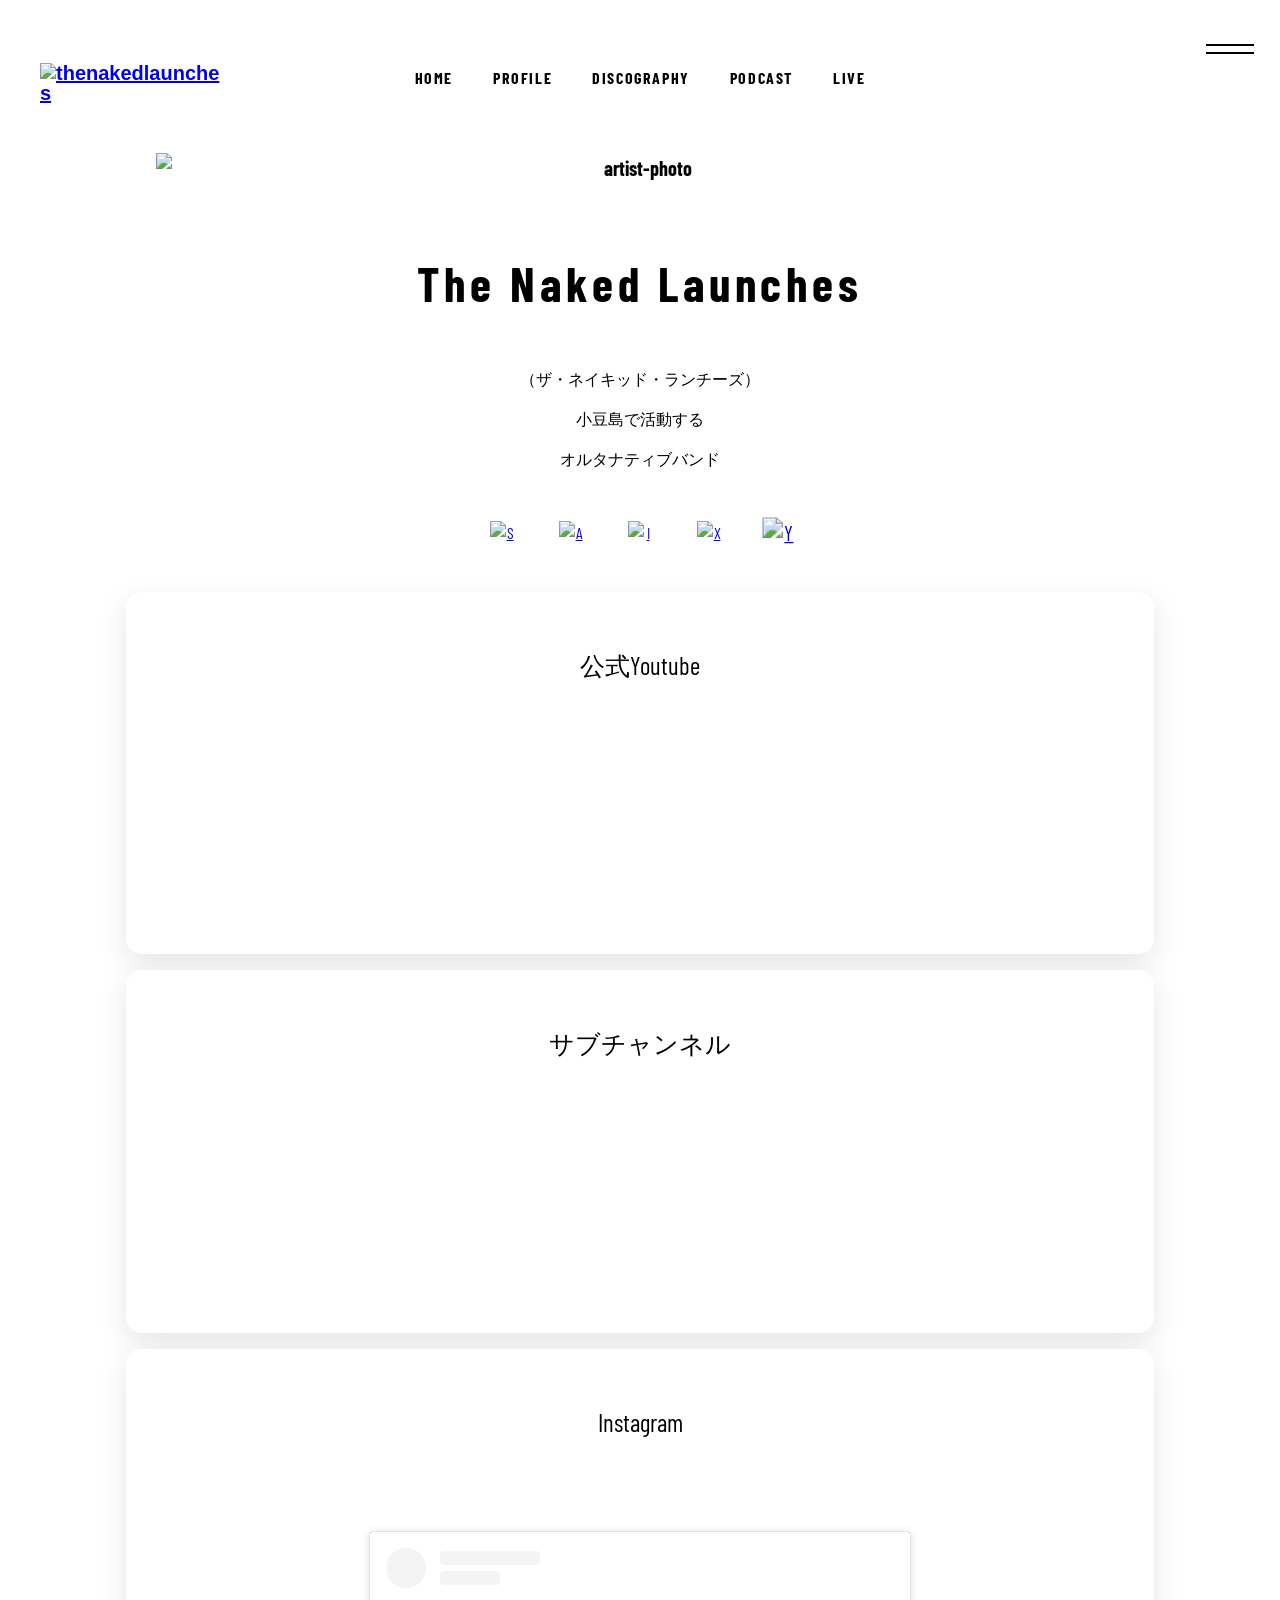
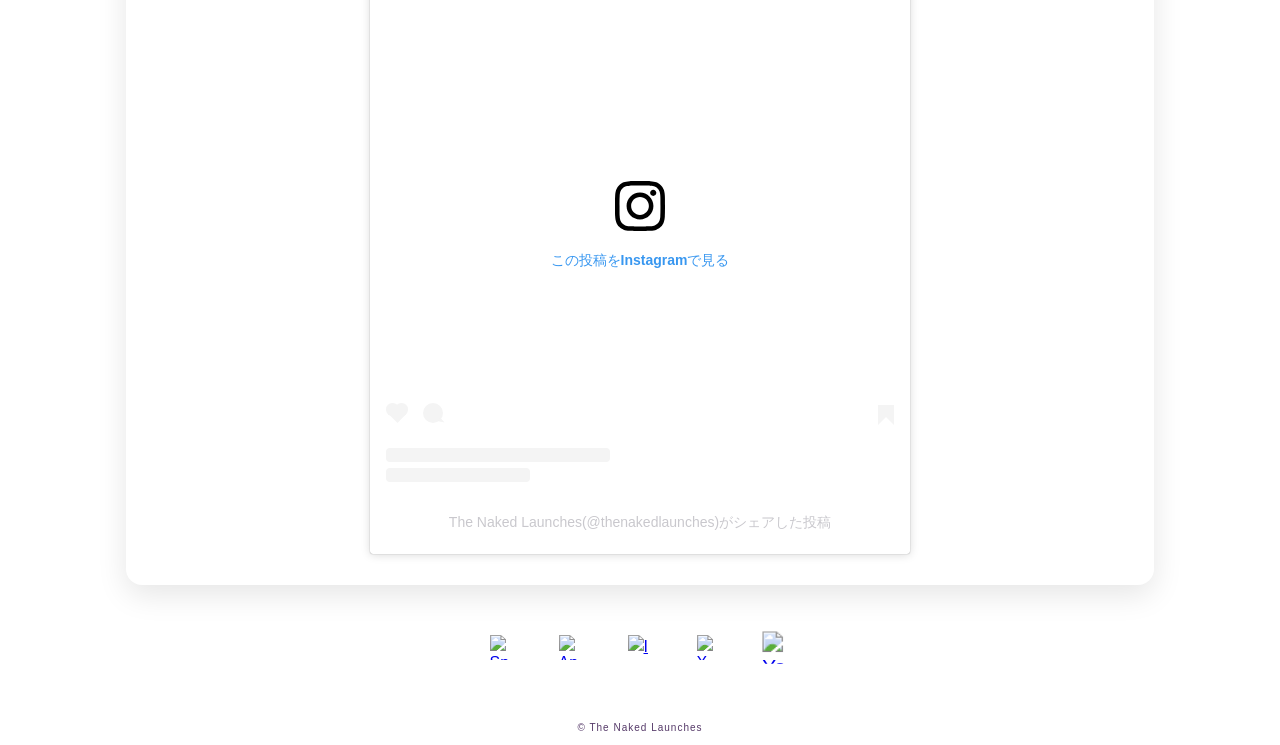
==== index.html @ 2e7cad64 "Add files via upload" ====
<!DOCTYPE html>
<html lang="ja">
<head>
    <meta charset="UTF-8">
    <meta name="viewport" content="width=device-width, initial-scale=1.0">
    <title>The Naked Launches</title>
    <!--resetcss-->
    <link rel="stylesheet" href="sanitize.css">
    <!---->
    <link rel="preconnect" href="https://fonts.googleapis.com">
    <link rel="preconnect" href="https://fonts.gstatic.com" crossorigin>
    <link href="https://fonts.googleapis.com/css2?family=Anton&family=M+PLUS+Rounded+1c:wght@700&family=Philosopher&display=swap" rel="stylesheet">
    <link href="https://fonts.googleapis.com/css?family=Barlow+Condensed:400,700" rel="stylesheet">
    <link rel="preconnect" href="https://fonts.googleapis.com">
    <link rel="preconnect" href="https://fonts.gstatic.com" crossorigin>
    <link href="https://fonts.googleapis.com/css2?family=Zen+Kaku+Gothic+Antique&display=swap" rel="stylesheet">
    <!--originalcss-->
    <link rel="stylesheet" href="style.css">
</head>
<body>
    <div class="opening">
        <img src="images/TNL_260120_yoko_w.png" alt="The Naked Launches">
    </div>
    <div>
        <header class="cover cover-home page-header">
            <div class="header-inner wrapper">
                <h1 class="align-center">
                    <a href="index.html"><img class="logo" src="images/TNL_logo.png" alt="thenakedlaunches"></a>
                </h1>
                <nav class="pc-nav barlow-condensed-regular">
                    <ul>
                        <li><a href="index.html">HOME</a></li>
                        <li><a href="profile.html">PROFILE</a></li>
                        <li><a href="discography.html">DISCOGRAPHY</a></li>
                        <li><a href="podcast.html">PODCAST</a></li>
                        <li><a href="live.html">LIVE</a></li>
                    </ul>
                </nav>
                
                <input type="checkbox" id="drawer">
                <label for="drawer" class="open"><span></span></label>
                <label for="drawer" class="close"></label>
                <nav class="menu barlow-condensed-regular">
                    
                    <ul class="main-nav barlow-condensed-regular">
                        <li><a href="index.html">HOME</a></li>
                        <li><a href="profile.html">PROFILE</a></li>
                        <li><a href="discography.html">DISCOGRAPHY</a></li>
                        <li><a href="podcast.html">PODCAST</a></li>
                        <li><a href="live.html">LIVE</a></li>
                    </ul>
                </nav>
                
            </div>
        </header>
    </div> 
         <section class="main barlow-condensed-regular">
            <h2 class="align-center">
                <img class="artist-photo-sp" src="images/aritistphoto_m.png" alt="artist-photo">
                <img class="artist-photo-pc" src="images/aritistphoto_w.png" alt="artist-photo">  
            </h2>
                <p class="band-name barlow-condensed-bold">The Naked Launches</p>
                <p>（ザ・ネイキッド・ランチーズ）</p>
                <p>小豆島で活動する</p>
                <p>オルタナティブバンド</p>
            <footer>
                <div class="footer-links">
                    <a href="https://open.spotify.com/artist/5FQK4Js1UdXpBYyCGm7A8K" target="_blank" rel="noopener noreferrer">
                        <img src="images/logo/spotify.svg" alt="Spotify">
                    </a>
                    <a href="https://music.apple.com/jp/artist/1685528182" target="_blank" rel="noopener noreferrer">
                        <img src="images/logo/apple.svg" alt="Apple Music">
                    </a>
                    <a href="https://www.instagram.com/thenakedlaunches/" target="_blank" rel="noopener noreferrer">
                        <img src="images/logo/Instagram_Glyph_Black.svg" alt="Instagram">
                    </a>
                    <a href="https://twitter.com/T_Naked_Launch" target="_blank" rel="noopener noreferrer">
                        <img src="images/logo/x.svg" alt="X">
                    </a>
                    <a href="https://www.youtube.com/channel/UC_XDQ_DroVsRcXv6Jb7A93Q" target="_blank" rel="noopener noreferrer" class="youtube-icon">
                        <img src="images/logo/youtube.svg" alt="YouTube">
                    </a>
                </div>
	        </footer>    
        </section> 
    <section class="sns wrapper">
        <div class="sns-item sns-youtube">
            <h3 class="barlow-condensed-regular heading-medium">公式Youtube</h3>
            <iframe width="560" height="315" src="https://www.youtube.com/embed/wcOcX5PieYA?si=t39_Ly1NizV-hnLY" title="YouTube video player" frameborder="0" allow="accelerometer; autoplay; clipboard-write; encrypted-media; gyroscope; picture-in-picture; web-share" referrerpolicy="strict-origin-when-cross-origin" allowfullscreen></iframe>
        </div>    
        <div class="sns-item sns-youtube">
                <h3 class="barlow-condensed-regular heading-medium">サブチャンネル</h3>
                <iframe width="560" height="315" src="https://www.youtube.com/embed/eog-IbyeeV8?si=eULlbOM5VrMMFewv" title="YouTube video player" frameborder="0" allow="accelerometer; autoplay; clipboard-write; encrypted-media; gyroscope; picture-in-picture; web-share" referrerpolicy="strict-origin-when-cross-origin" allowfullscreen></iframe>
        </div>
        <div class="sns-item">
            <h3 class="barlow-condensed-regular heading-medium">Instagram</h3>
            <blockquote class="instagram-media" data-instgrm-permalink="https://www.instagram.com/reel/DTzw75VlHVF/?utm_source=ig_embed&amp;utm_campaign=loading" data-instgrm-version="14" style=" background:#FFF; border:0; border-radius:3px; box-shadow:0 0 1px 0 rgba(0,0,0,0.5),0 1px 10px 0 rgba(0,0,0,0.15); margin: 1px; max-width:540px; min-width:326px; padding:0; width:99.375%; width:-webkit-calc(100% - 2px); width:calc(100% - 2px);"><div style="padding:16px;"> <a href="https://www.instagram.com/reel/DTzw75VlHVF/?utm_source=ig_embed&amp;utm_campaign=loading" style=" background:#FFFFFF; line-height:0; padding:0 0; text-align:center; text-decoration:none; width:100%;" target="_blank"> <div style=" display: flex; flex-direction: row; align-items: center;"> <div style="background-color: #F4F4F4; border-radius: 50%; flex-grow: 0; height: 40px; margin-right: 14px; width: 40px;"></div> <div style="display: flex; flex-direction: column; flex-grow: 1; justify-content: center;"> <div style=" background-color: #F4F4F4; border-radius: 4px; flex-grow: 0; height: 14px; margin-bottom: 6px; width: 100px;"></div> <div style=" background-color: #F4F4F4; border-radius: 4px; flex-grow: 0; height: 14px; width: 60px;"></div></div></div><div style="padding: 19% 0;"></div> <div style="display:block; height:50px; margin:0 auto 12px; width:50px;"><svg width="50px" height="50px" viewBox="0 0 60 60" version="1.1" xmlns="https://www.w3.org/2000/svg" xmlns:xlink="https://www.w3.org/1999/xlink"><g stroke="none" stroke-width="1" fill="none" fill-rule="evenodd"><g transform="translate(-511.000000, -20.000000)" fill="#000000"><g><path d="M556.869,30.41 C554.814,30.41 553.148,32.076 553.148,34.131 C553.148,36.186 554.814,37.852 556.869,37.852 C558.924,37.852 560.59,36.186 560.59,34.131 C560.59,32.076 558.924,30.41 556.869,30.41 M541,60.657 C535.114,60.657 530.342,55.887 530.342,50 C530.342,44.114 535.114,39.342 541,39.342 C546.887,39.342 551.658,44.114 551.658,50 C551.658,55.887 546.887,60.657 541,60.657 M541,33.886 C532.1,33.886 524.886,41.1 524.886,50 C524.886,58.899 532.1,66.113 541,66.113 C549.9,66.113 557.115,58.899 557.115,50 C557.115,41.1 549.9,33.886 541,33.886 M565.378,62.101 C565.244,65.022 564.756,66.606 564.346,67.663 C563.803,69.06 563.154,70.057 562.106,71.106 C561.058,72.155 560.06,72.803 558.662,73.347 C557.607,73.757 556.021,74.244 553.102,74.378 C549.944,74.521 548.997,74.552 541,74.552 C533.003,74.552 532.056,74.521 528.898,74.378 C525.979,74.244 524.393,73.757 523.338,73.347 C521.94,72.803 520.942,72.155 519.894,71.106 C518.846,70.057 518.197,69.06 517.654,67.663 C517.244,66.606 516.755,65.022 516.623,62.101 C516.479,58.943 516.448,57.996 516.448,50 C516.448,42.003 516.479,41.056 516.623,37.899 C516.755,34.978 517.244,33.391 517.654,32.338 C518.197,30.938 518.846,29.942 519.894,28.894 C520.942,27.846 521.94,27.196 523.338,26.654 C524.393,26.244 525.979,25.756 528.898,25.623 C532.057,25.479 533.004,25.448 541,25.448 C548.997,25.448 549.943,25.479 553.102,25.623 C556.021,25.756 557.607,26.244 558.662,26.654 C560.06,27.196 561.058,27.846 562.106,28.894 C563.154,29.942 563.803,30.938 564.346,32.338 C564.756,33.391 565.244,34.978 565.378,37.899 C565.522,41.056 565.552,42.003 565.552,50 C565.552,57.996 565.522,58.943 565.378,62.101 M570.82,37.631 C570.674,34.438 570.167,32.258 569.425,30.349 C568.659,28.377 567.633,26.702 565.965,25.035 C564.297,23.368 562.623,22.342 560.652,21.575 C558.743,20.834 556.562,20.326 553.369,20.18 C550.169,20.033 549.148,20 541,20 C532.853,20 531.831,20.033 528.631,20.18 C525.438,20.326 523.257,20.834 521.349,21.575 C519.376,22.342 517.703,23.368 516.035,25.035 C514.368,26.702 513.342,28.377 512.574,30.349 C511.834,32.258 511.326,34.438 511.181,37.631 C511.035,40.831 511,41.851 511,50 C511,58.147 511.035,59.17 511.181,62.369 C511.326,65.562 511.834,67.743 512.574,69.651 C513.342,71.625 514.368,73.296 516.035,74.965 C517.703,76.634 519.376,77.658 521.349,78.425 C523.257,79.167 525.438,79.673 528.631,79.82 C531.831,79.965 532.853,80.001 541,80.001 C549.148,80.001 550.169,79.965 553.369,79.82 C556.562,79.673 558.743,79.167 560.652,78.425 C562.623,77.658 564.297,76.634 565.965,74.965 C567.633,73.296 568.659,71.625 569.425,69.651 C570.167,67.743 570.674,65.562 570.82,62.369 C570.966,59.17 571,58.147 571,50 C571,41.851 570.966,40.831 570.82,37.631"></path></g></g></g></svg></div><div style="padding-top: 8px;"> <div style=" color:#3897f0; font-family:Arial,sans-serif; font-size:14px; font-style:normal; font-weight:550; line-height:18px;">この投稿をInstagramで見る</div></div><div style="padding: 12.5% 0;"></div> <div style="display: flex; flex-direction: row; margin-bottom: 14px; align-items: center;"><div> <div style="background-color: #F4F4F4; border-radius: 50%; height: 12.5px; width: 12.5px; transform: translateX(0px) translateY(7px);"></div> <div style="background-color: #F4F4F4; height: 12.5px; transform: rotate(-45deg) translateX(3px) translateY(1px); width: 12.5px; flex-grow: 0; margin-right: 14px; margin-left: 2px;"></div> <div style="background-color: #F4F4F4; border-radius: 50%; height: 12.5px; width: 12.5px; transform: translateX(9px) translateY(-18px);"></div></div><div style="margin-left: 8px;"> <div style=" background-color: #F4F4F4; border-radius: 50%; flex-grow: 0; height: 20px; width: 20px;"></div> <div style=" width: 0; height: 0; border-top: 2px solid transparent; border-left: 6px solid #f4f4f4; border-bottom: 2px solid transparent; transform: translateX(16px) translateY(-4px) rotate(30deg)"></div></div><div style="margin-left: auto;"> <div style=" width: 0px; border-top: 8px solid #F4F4F4; border-right: 8px solid transparent; transform: translateY(16px);"></div> <div style=" background-color: #F4F4F4; flex-grow: 0; height: 12px; width: 16px; transform: translateY(-4px);"></div> <div style=" width: 0; height: 0; border-top: 8px solid #F4F4F4; border-left: 8px solid transparent; transform: translateY(-4px) translateX(8px);"></div></div></div> <div style="display: flex; flex-direction: column; flex-grow: 1; justify-content: center; margin-bottom: 24px;"> <div style=" background-color: #F4F4F4; border-radius: 4px; flex-grow: 0; height: 14px; margin-bottom: 6px; width: 224px;"></div> <div style=" background-color: #F4F4F4; border-radius: 4px; flex-grow: 0; height: 14px; width: 144px;"></div></div></a><p style=" color:#c9c8cd; font-family:Arial,sans-serif; font-size:14px; line-height:17px; margin-bottom:0; margin-top:8px; overflow:hidden; padding:8px 0 7px; text-align:center; text-overflow:ellipsis; white-space:nowrap;"><a href="https://www.instagram.com/reel/DTzw75VlHVF/?utm_source=ig_embed&amp;utm_campaign=loading" style=" color:#c9c8cd; font-family:Arial,sans-serif; font-size:14px; font-style:normal; font-weight:normal; line-height:17px; text-decoration:none;" target="_blank">The Naked Launches(@thenakedlaunches)がシェアした投稿</a></p></div></blockquote>
            <script async src="https://www.instagram.com/embed.js"></script>
        </div>
    </section>
    <div class="contents">	
	    <footer>
            <div class="footer-links">
                <a href="https://open.spotify.com/artist/5FQK4Js1UdXpBYyCGm7A8K" target="_blank" rel="noopener noreferrer">
                    <img src="images/logo/spotify.svg" alt="Spotify">
                </a>
                <a href="https://music.apple.com/jp/artist/1685528182" target="_blank" rel="noopener noreferrer">
                    <img src="images/logo/apple.svg" alt="Apple Music">
                </a>
                <a href="https://www.instagram.com/thenakedlaunches/" target="_blank" rel="noopener noreferrer">
                    <img src="images/logo/Instagram_Glyph_Black.svg" alt="Instagram">
                </a>
                <a href="https://twitter.com/T_Naked_Launch" target="_blank" rel="noopener noreferrer">
                    <img src="images/logo/x.svg" alt="X">
                </a>
                <a href="https://www.youtube.com/channel/UC_XDQ_DroVsRcXv6Jb7A93Q" target="_blank" rel="noopener noreferrer" class="youtube-icon">
                    <img src="images/logo/youtube.svg" alt="YouTube">
                </a>
            </div>
		    <p class="copyright"><small>© The Naked Launches</small></p>
	    </footer>
    </div>
<script>
  const header = document.querySelector('.header-inner.wrapper');

  window.addEventListener('scroll', () => {
    if (window.scrollY > 30) {
      header.classList.add('is-scrolled');
    } else {
      header.classList.remove('is-scrolled');
    }
  });
</script>
</body>
</html>
---- sanitize.css ----
/* Document
 * ========================================================================== */

/**
 * Add border box sizing in all browsers (opinionated).
 */

*,
::before,
::after {
  box-sizing: border-box;
}

/**
 * 1. Add text decoration inheritance in all browsers (opinionated).
 * 2. Add vertical alignment inheritance in all browsers (opinionated).
 */

::before,
::after {
  text-decoration: inherit; /* 1 */
  vertical-align: inherit; /* 2 */
}

/**
 * 1. Use the default cursor in all browsers (opinionated).
 * 2. Change the line height in all browsers (opinionated).
 * 3. Use a 4-space tab width in all browsers (opinionated).
 * 4. Remove the grey highlight on links in iOS (opinionated).
 * 5. Prevent adjustments of font size after orientation changes in
 *    IE on Windows Phone and in iOS.
 * 6. Breaks words to prevent overflow in all browsers (opinionated).
 */

html {
  cursor: default; /* 1 */
  line-height: 1.5; /* 2 */
  -moz-tab-size: 4; /* 3 */
  tab-size: 4; /* 3 */
  -webkit-tap-highlight-color: transparent /* 4 */;
  -ms-text-size-adjust: 100%; /* 5 */
  -webkit-text-size-adjust: 100%; /* 5 */
  word-break: break-word; /* 6 */
}

/* Sections
 * ========================================================================== */

/**
 * Remove the margin in all browsers (opinionated).
 */

body {
  margin: 0;
}

/**
 * Correct the font size and margin on `h1` elements within `section` and
 * `article` contexts in Chrome, Edge, Firefox, and Safari.
 */

h1 {
  font-size: 2em;
  margin: 0.67em 0;
}

/* Grouping content
 * ========================================================================== */

/**
 * Remove the margin on nested lists in Chrome, Edge, IE, and Safari.
 */

dl dl,
dl ol,
dl ul,
ol dl,
ul dl {
  margin: 0;
}

/**
 * Remove the margin on nested lists in Edge 18- and IE.
 */

ol ol,
ol ul,
ul ol,
ul ul {
  margin: 0;
}

/**
 * 1. Add the correct sizing in Firefox.
 * 2. Show the overflow in Edge 18- and IE.
 */

hr {
  height: 0; /* 1 */
  overflow: visible; /* 2 */
}

/**
 * Add the correct display in IE.
 */

main {
  display: block;
}

/**
 * Remove the list style on navigation lists in all browsers (opinionated).
 */

nav ol,
nav ul {
  list-style: none;
  padding: 0;
}

/**
 * 1. Correct the inheritance and scaling of font size in all browsers.
 * 2. Correct the odd `em` font sizing in all browsers.
 */

pre {
  font-family: monospace, monospace; /* 1 */
  font-size: 1em; /* 2 */
}

/* Text-level semantics
 * ========================================================================== */

/**
 * Remove the gray background on active links in IE 10.
 */

a {
  background-color: transparent;
}

/**
 * Add the correct text decoration in Edge 18-, IE, and Safari.
 */

abbr[title] {
  text-decoration: underline;
  text-decoration: underline dotted;
}

/**
 * Add the correct font weight in Chrome, Edge, and Safari.
 */

b,
strong {
  font-weight: bolder;
}

/**
 * 1. Correct the inheritance and scaling of font size in all browsers.
 * 2. Correct the odd `em` font sizing in all browsers.
 */

code,
kbd,
samp {
  font-family: monospace, monospace; /* 1 */
  font-size: 1em; /* 2 */
}

/**
 * Add the correct font size in all browsers.
 */

small {
  font-size: 80%;
}

/* Embedded content
 * ========================================================================== */

/*
 * Change the alignment on media elements in all browsers (opinionated).
 */

audio,
canvas,
iframe,
img,
svg,
video {
  vertical-align: middle;
}

/**
 * Add the correct display in IE 9-.
 */

audio,
video {
  display: inline-block;
}

/**
 * Add the correct display in iOS 4-7.
 */

audio:not([controls]) {
  display: none;
  height: 0;
}

/**
 * Remove the border on iframes in all browsers (opinionated).
 */

iframe {
  border-style: none;
}

/**
 * Remove the border on images within links in IE 10-.
 */

img {
  border-style: none;
}

/**
 * Change the fill color to match the text color in all browsers (opinionated).
 */

svg:not([fill]) {
  fill: currentColor;
}

/**
 * Hide the overflow in IE.
 */

svg:not(:root) {
  overflow: hidden;
}

/* Tabular data
 * ========================================================================== */

/**
 * Collapse border spacing in all browsers (opinionated).
 */

table {
  border-collapse: collapse;
}

/* Forms
 * ========================================================================== */

/**
 * Remove the margin on controls in Safari.
 */

button,
input,
select {
  margin: 0;
}

/**
 * 1. Show the overflow in IE.
 * 2. Remove the inheritance of text transform in Edge 18-, Firefox, and IE.
 */

button {
  overflow: visible; /* 1 */
  text-transform: none; /* 2 */
}

/**
 * Correct the inability to style buttons in iOS and Safari.
 */

button,
[type="button"],
[type="reset"],
[type="submit"] {
  -webkit-appearance: button;
}

/**
 * 1. Change the inconsistent appearance in all browsers (opinionated).
 * 2. Correct the padding in Firefox.
 */

fieldset {
  border: 1px solid #a0a0a0; /* 1 */
  padding: 0.35em 0.75em 0.625em; /* 2 */
}

/**
 * Show the overflow in Edge 18- and IE.
 */

input {
  overflow: visible;
}

/**
 * 1. Correct the text wrapping in Edge 18- and IE.
 * 2. Correct the color inheritance from `fieldset` elements in IE.
 */

legend {
  color: inherit; /* 2 */
  display: table; /* 1 */
  max-width: 100%; /* 1 */
  white-space: normal; /* 1 */
}

/**
 * 1. Add the correct display in Edge 18- and IE.
 * 2. Add the correct vertical alignment in Chrome, Edge, and Firefox.
 */

progress {
  display: inline-block; /* 1 */
  vertical-align: baseline; /* 2 */
}

/**
 * Remove the inheritance of text transform in Firefox.
 */

select {
  text-transform: none;
}

/**
 * 1. Remove the margin in Firefox and Safari.
 * 2. Remove the default vertical scrollbar in IE.
 * 3. Change the resize direction in all browsers (opinionated).
 */

textarea {
  margin: 0; /* 1 */
  overflow: auto; /* 2 */
  resize: vertical; /* 3 */
}

/**
 * Remove the padding in IE 10-.
 */

[type="checkbox"],
[type="radio"] {
  padding: 0;
}

/**
 * 1. Correct the odd appearance in Chrome, Edge, and Safari.
 * 2. Correct the outline style in Safari.
 */

[type="search"] {
  -webkit-appearance: textfield; /* 1 */
  outline-offset: -2px; /* 2 */
}

/**
 * Correct the cursor style of increment and decrement buttons in Safari.
 */

::-webkit-inner-spin-button,
::-webkit-outer-spin-button {
  height: auto;
}

/**
 * Correct the text style of placeholders in Chrome, Edge, and Safari.
 */

::-webkit-input-placeholder {
  color: inherit;
  opacity: 0.54;
}

/**
 * Remove the inner padding in Chrome, Edge, and Safari on macOS.
 */

::-webkit-search-decoration {
  -webkit-appearance: none;
}

/**
 * 1. Correct the inability to style upload buttons in iOS and Safari.
 * 2. Change font properties to `inherit` in Safari.
 */

::-webkit-file-upload-button {
  -webkit-appearance: button; /* 1 */
  font: inherit; /* 2 */
}

/**
 * Remove the inner border and padding of focus outlines in Firefox.
 */

::-moz-focus-inner {
  border-style: none;
  padding: 0;
}

/**
 * Restore the focus outline styles unset by the previous rule in Firefox.
 */

:-moz-focusring {
  outline: 1px dotted ButtonText;
}

/**
 * Remove the additional :invalid styles in Firefox.
 */

:-moz-ui-invalid {
  box-shadow: none;
}

/* Interactive
 * ========================================================================== */

/*
 * Add the correct display in Edge 18- and IE.
 */

details {
  display: block;
}

/*
 * Add the correct styles in Edge 18-, IE, and Safari.
 */

dialog {
  background-color: white;
  border: solid;
  color: black;
  display: block;
  height: -moz-fit-content;
  height: -webkit-fit-content;
  height: fit-content;
  left: 0;
  margin: auto;
  padding: 1em;
  position: absolute;
  right: 0;
  width: -moz-fit-content;
  width: -webkit-fit-content;
  width: fit-content;
}

dialog:not([open]) {
  display: none;
}

/*
 * Add the correct display in all browsers.
 */

summary {
  display: list-item;
}

/* Scripting
 * ========================================================================== */

/**
 * Add the correct display in IE 9-.
 */

canvas {
  display: inline-block;
}

/**
 * Add the correct display in IE.
 */

template {
  display: none;
}

/* User interaction
 * ========================================================================== */

/*
 * 1. Remove the tapping delay in IE 10.
 * 2. Remove the tapping delay on clickable elements
      in all browsers (opinionated).
 */

a,
area,
button,
input,
label,
select,
summary,
textarea,
[tabindex] {
  -ms-touch-action: manipulation; /* 1 */
  touch-action: manipulation; /* 2 */
}

/**
 * Add the correct display in IE 10-.
 */

[hidden] {
  display: none;
}

/* Accessibility
 * ========================================================================== */

/**
 * Change the cursor on busy elements in all browsers (opinionated).
 */

[aria-busy="true"] {
  cursor: progress;
}

/*
 * Change the cursor on control elements in all browsers (opinionated).
 */

[aria-controls] {
  cursor: pointer;
}

/*
 * Change the cursor on disabled, not-editable, or otherwise
 * inoperable elements in all browsers (opinionated).
 */

[aria-disabled="true"],
[disabled] {
  cursor: not-allowed;
}

/*
 * Change the display on visually hidden accessible elements
 * in all browsers (opinionated).
 */

[aria-hidden="false"][hidden] {
  display: initial;
}

[aria-hidden="false"][hidden]:not(:focus) {
  clip: rect(0, 0, 0, 0);
  position: absolute;
}
---- style.css ----
@charset "utf-8";

html {
	scroll-behavior: smooth;
	font-size: 100%;
}
body {
	overflow-x: hidden;
	margin: 0;
	font-family: "Noto Sans JP", sans-serif;
	background: url(../../img/bg.png);
}
.contents {
	transition: transform .6s cubic-bezier(0.215, 0.61, 0.355, 1);
}
.wrapper {
    max-width: 1100px;
    margin: 0 auto;
    padding: 0 20px;
}
.align-center {
    font-size: 20px;
}
.barlow-condensed-regular {
  font-family: "Barlow Condensed", sans-serif;
  font-weight: 400;
  font-style: normal;
}

.barlow-condensed-bold {
  font-family: "Barlow Condensed", sans-serif;
  font-weight: 700;
  font-style: normal;
}

.anton-regular {
  font-family: "Anton", sans-serif;
  font-weight: 400;
  font-style: normal;
}
.font-kaku {
  font-family: "Zen Kaku Gothic Antique", sans-serif;
  font-weight: 400;
  font-style: normal;
}
/* オープニング画面 */
.opening{
    position: fixed;
    inset: 0;
    background: black;
    display: flex;
    align-items: center;
    justify-content: center;
    z-index: 9999;

    animation: opening-bg 3s forwards;
}

.opening img{
    width: 320px;
    animation: logo-drop 3s ease forwards;
}

/* ロゴが上から落ちてくる */
@keyframes logo-drop{

    0%{
        transform: translateY(-200px);
        opacity: 0;
    }

    40%{
        transform: translateY(0);
        opacity: 1;
    }

    70%{
        transform: translateY(0);
        opacity: 1;
    }

    100%{
        transform: translateY(0);
        opacity: 0;
    }

}

/* 画面をフェードアウト */
@keyframes opening-bg{

    0%{
        opacity: 1;
    }

    85%{
        opacity: 1;
    }

    100%{
        opacity: 0;
        visibility: hidden;
    }

}
.cover {
    background-image: linear-gradient(rgba(0,0,0,.4),rgba(0,0,0,.4)), url(images/cover-mobile_pixelart\ \(1\).png);
    background-size: cover;
    background-position: center;
    height: 100vh;

    display: flex;
    align-items: center;
    justify-content: center;
}
.header-inner{
  display: flex;
  align-items: center;
  justify-content: space-between;
}
.header-inner h1{
    margin: 0;
}
.logo {
    width: 120px;
}


#drawer {
  display: none;
}

label {
  cursor: pointer;
}

/* 開閉ボタン本体 */
.open {
  position: fixed;
  top: 16px;
  right: 16px;
  z-index: 3000;
  width: 48px;
  height: 48px;
  border-radius: 50%;
  background: none;
  transition: background .3s ease;
}

.open:hover::before,
.open:hover::after,
.open:hover span{
  background: #00AEEF;
}
/* 3本線 */
.open span,
.open::before,
.open::after {
  content: "";
  position: absolute;
  left: 30%;
  width: 100%;
  height: 2px;
  background: black;
  top: 50%;
  transform-origin: center;
  transition: background .3s cubic-bezier(0.4, 0, 0.2, 1);
}

.open span {
    display: none;
}

.open::before {
  transform: translateY(calc(-50% - 4px));
}

.open::after {
  transform: translateY(calc(-50% + 4px));
}

/* 開いたとき：同じ位置で×に変化 */
#drawer:checked + .open {
  background: none;
}

#drawer:checked + .open span {
  opacity: 0;
}

#drawer:checked + .open::before {
  transform: rotate(45deg);
}

#drawer:checked + .open::after {
  transform: rotate(-45deg);
}

/* 背景クリック用レイヤー */
.close {
  position: fixed;
  inset: 0;
  z-index: 1000;
  pointer-events: none;
  background: rgba(0, 0, 0, 0);
  transition: background .3s ease;
}

#drawer:checked ~ .close {
  pointer-events: auto;
  background: rgba(0, 0, 0, .35);
}

/* ドロワーメニュー本体 */
.menu {
  position: fixed;
  top: 0;
  right: 0;
  z-index: 2000;
  width: 280px;
  height: 100%;
  margin: 0;
  padding: 72px 10px 10px;
  box-sizing: border-box;
  overflow: auto;
  background: rgba(255, 255, 255, 0.88);
  transform: translateX(100%);
  transition: transform .4s ease;
}

#drawer:checked ~ .menu {
  transform: translateX(0);
}

/* メニュー文字 */
/*.menu h2 {
  color: black;
  font-weight: 400;
  letter-spacing: .1em;
  text-align: center;
}*/

.menu ul {
  margin-top: 100px;;
  padding: 0;
}

.menu li {
  list-style: none;
  line-height: 1.4;
  text-align: center;
}

/*.menu li:not(:first-child) {
  border-top: 1px solid rgba(255,255,255,.25);
}*/

.menu a {
  display: block;
  padding: 1em 2em;
  color: black;
  text-decoration: none;
  transition: color .3s ease, padding-left .3s ease, background .3s ease;
}

.menu a:hover {
  color: #00AEEF;
  padding-left: 2.4em;
}


.menu a:hover::after{
  width:100%;
}
#drawer:checked ~ .menu {
	transform: none;
}
.pc-nav{
    display: none;
}

section {
    padding: 20px 20px;
}

.main {
    text-align: center;
}
.main-nav {
    font-size: 17px;
    font-weight: bold;
    letter-spacing: 0.1em;
}

.artist-photo-sp {
    width: 100%;
}
.artist-photo-pc {
    display: none;
    }

.band-name {
    font-size: 3rem;
    font-weight: bold;
    letter-spacing: 0.1em;
}


/* bottom */
.btn a  {
    color: white;
    background-color: rgb(221, 151, 0);
    text-decoration: none;
    display: inline-block;
    border-radius: 40px;
    padding: 16px 40px;
    transition: .3s;
}
.btn:hover {
    scale: 1.2;
    rotate: -5deg;
    translate: 10px;
}

.heading-medium {
    font-size: 38px;
    text-align: center;
	margin-bottom: 30px;
}

/* SNS */
.sns-item {
    background: white;
    padding: 30px;
    border-radius: 16px;
    box-shadow: 0 10px 30px rgba(0,0,0,.1);
	margin: 1rem;
}
/*.sns-item .heading-medium {
    margin-bottom: .5rem;
}
*/
.heading-medium {
    font-size: 25px;
}
.sns-item .sns-youtube {
    aspect-ratio: 16/9;
}
.sns-youtube iframe {
    height: 100%;
    width: 100%;
}

/*::DISOGRAOHY::*/
.music-container img{
        width: 70%;
        height: auto;
        display: block;
        margin: 0 auto;
}
.music-container a:hover {
        opacity: 0.5;
        transition: 0.3s;
}

.ryosyu-container {
    flex-direction: column;
    text-align: center;
}
.ryosyu-container img {
    max-width: 100%;
    height: auto;
    width: 300px;
}

/*PODCAST*/
.podcast {
    text-align: center;
}
.podcast img {
    width: 70%;
}
.mongon {
    font-size: 20px;
}
.haisin {
    color: #00AEEF;
}

.mv-about {
    text-align: center;
    font-size: 18px;
    font-weight: lighter;
}
.mv-about h2 {
    font-weight: lighter;
    font-size: 32px;
}
.mv-main {
    margin-top: 10%;
}


.about {
    text-align: center;
    margin-top: -100px;
}
.profile-item {
    background-image: url(../images/profile_back.jpeg);
}
.profile-item p {
    background-color: aqua;
}
.profile-item img {
    width: 50%;
    height: 50%;    
}

/* animationプロパティの用意 */
.fluffy {
  animation: girl-animation 1.8s ease-in-out infinite alternate-reverse;
}

@keyframes girl-animation {
  0% {
    transform: translateY(-12px);
  }
  100% {
    transform: translateY(12px);
  }
}
.rotate {
  animation: yuki-animation 1.8s ease-in-out infinite alternate-reverse;
}

@keyframes yuki-animation {
  0% {
    transform: rotateX(180deg);
  }
  100% {
    transform: skewY(20deg);
  }
}

.explain {
    text-align: center;
}

.listen h2 {
    text-align: center;
}
.listen-parents{
    display: flex;
    justify-content: space-between;
    list-style: none;
    gap: 2rem;
    text-align: center;
}

.listen-parents img {
    width: 100%;
    height: 100%;
    object-fit: contain;
}

/* Profile */
.member {
    display: flex;
    flex-direction: column;
    align-items: center;
}

.profile {
    display: flex;
    justify-content: center;
}
.profile img {
    text-align: center;
    max-width: 100%;
}

.member p {
    width: 100%;
    max-width: 500px;
    margin: 0 0 .3rem;
    line-height: 1.5;
    letter-spacing: .03em;
    text-align: left;
}


.career-item {
    text-align: left;
    margin-left: 20%;
}

/* :::::: live   :::::: */
.live_fly {
    max-width: 100%;
}

.title-top {
    text-align: center;
    font-size: 14px;
    margin-top: -8%;
}
.title-head {
    display: flex;
    flex-direction: column;
    gap: 4px;
    font-size: 20px;
}
.date {
    font-size: 14px;
}
.place {
    font-size: 14px;
}

/* :::::: footer :::::: */

.footer {
  padding: 60px 0;
  display: flex;
  justify-content: center;
  text-align: center;
  background: rgba(255,255,255,.6);
}

.footer-links {
  display: flex;
  justify-content: center;
  align-items: center;
  margin-top: 50px;
  margin-bottom: 10px;
  gap: 44px;
}

.footer-links a {
  display: flex;
  align-items: center;
  justify-content: center;
}

.footer-links img {
  width: 25px;
  height: 25px;
  object-fit: contain;
}

.youtube-icon img {
    transform: scale(1.3);
}

.copyright {
	margin-top: 60px;
	color: #553968;
	font-family: "Ubuntu Condensed", sans-serif;
	font-weight: 400;
	letter-spacing: .1em;
    font-size: 10px;
    text-align: center;
}

.copyright small {
	font-size: inherit;
}


/* :::::: footer :::::: */
/*.align-center {
	position: relative;
	padding: 144px 24px 120px;
	text-align: center;






*デスクトップ版*/
@media(min-width: 800px) {
    /*見出し*/
    .page-title {
        font-size: 5rem;
    }
    .heading-large{
        font-size: 4rem;
    }
    .post-title {
        font-size: 2rem;
    }

    /* ヘッダー */
    .logo{
        content: url(images/TNL_logo.png);
        width: 180px;
        margin-top: 0;
        display: block;
    }

   .header-inner.wrapper{
        width: 100%;
        max-width: 100%;
        padding: 40px;
        box-sizing: border-box;
        display: flex;
        justify-content: center;
        align-items: center;
        position: relative;
    }

    .header-inner h1{
        position: fixed;
        top: 63px;
        left: 40px;
        z-index: 3000;
        margin: 0;
        line-height: 1;
    }

    .header-inner h1 a{
        display: block;
        line-height: 1;
    }


    /*.open{
        position: fixed;
        top: 20px;
        right: 40px;
        width: 48px;
        justify-self: end;
    }*/

    .pc-nav{
        display: block;
    }

    .pc-nav ul{
        display: flex;
        justify-content: center;
        align-items: center;
        gap: 40px;
        list-style: none;
        margin-top: -90px;
        padding: 0;
        letter-spacing: 0.1rem;
    }
    .pc-nav li{
        line-height: 1;
    }

    .pc-nav a{
        display: inline-block;
        line-height: 1;
        color: black;
        text-decoration: none;
        font-weight: bold;
        position: relative;
        text-decoration: none;
        transition: color .6s ease;
    }

     /* ハンバーガーを固定 */
    .open{
        position: fixed;
        top: 25px;
        right: 40px;
        width: 48px;
        height: 48px;   
        z-index: 3001;
        display: flex;
        align-items: center;
        justify-content: center;
        margin: 0;
    }
     /* 下線 */
    .pc-nav a:hover{
        color: #00AEEF;
     }
    .pc-nav a::after{
        content:"";
        position:absolute;
        left:0;
        bottom:-6px;
        width:0;
        height:2px;
        background:black;
        transition:width .6s ease;
    }

/* hover */
    .pc-nav a:hover::after{
        width:100%;
    }
    .cover-home {
        background-image: url(../images/cover_l.png);
        height: auto;
        padding-top: 120px;
    }
    

    .artist-photo-sp {
        display: none;
    }

	.artist-photo-pc {
        display: block;
        width: 90%;
        max-width: 1000px;
        margin: -100px auto 0;
        padding: 1rem;
    }
	
    img.my-image {
        content: url("desktop-image.jpg");
    }

    
    .sns-item{
        display: flex;
        flex-direction: column;
        align-items: center;
        gap: 60px;
    }
    /*::: PROFILE :::*/
    .profile img {
        display: block;
        width: 100%;
        max-width: 1000px;
        margin: -100px auto 0;
    }
    .member p {
        width: 100%;
        max-width: 1000px;
}
    /*::: DISCOGRAPHY :::*/
    .music-row {
        display: flex;
        justify-content: center;
        gap: 5px;
    }
    .music-container {
        margin-top: -100px;
        width: 100%;
    }

    .music-container img{
        width: 70%;
        height: auto;
        display: block;
        margin: 0 auto;
    }

    .music-container a:hover {
        opacity: 0.5;
        transition: 0.3s;
    }

    /* Discogarphy */
    .ryosyu-container {
        display: flex;
        align-items: center;
        gap: 20px;
        padding: 20px;
    }

    /*:::: PODCAST :::*/
    .podcast {
    text-align: center;
    margin-top: -100px;
    }
    .podcast img {
    width: 45%;
    }
    .mongon {
        font-size: 30px;
    }
    .profile-list {
        display: flex;
        justify-content: space-between;
    }
    .profile-item img {
        height: 80%;
        width: 80%;
    }
/*::: LIVE :::*/
    .title-area {
        text-align: center;
        margin-top: -8%;
    }
    .title-top {
        letter-spacing: 0.3rem;
    }
    .live_fly {
        width: 40%;
    }
    .title-head {
        display: flex;
        gap: 16px;
        align-items: baseline;
    }
    .date {
        font-size: 30px;
    }
    .title {
        font-size: 50px;
        font-weight: bold;
    }
    .place {
        display: flex;
        justify-content: left;
        font-size: 25px;
    }
    
}
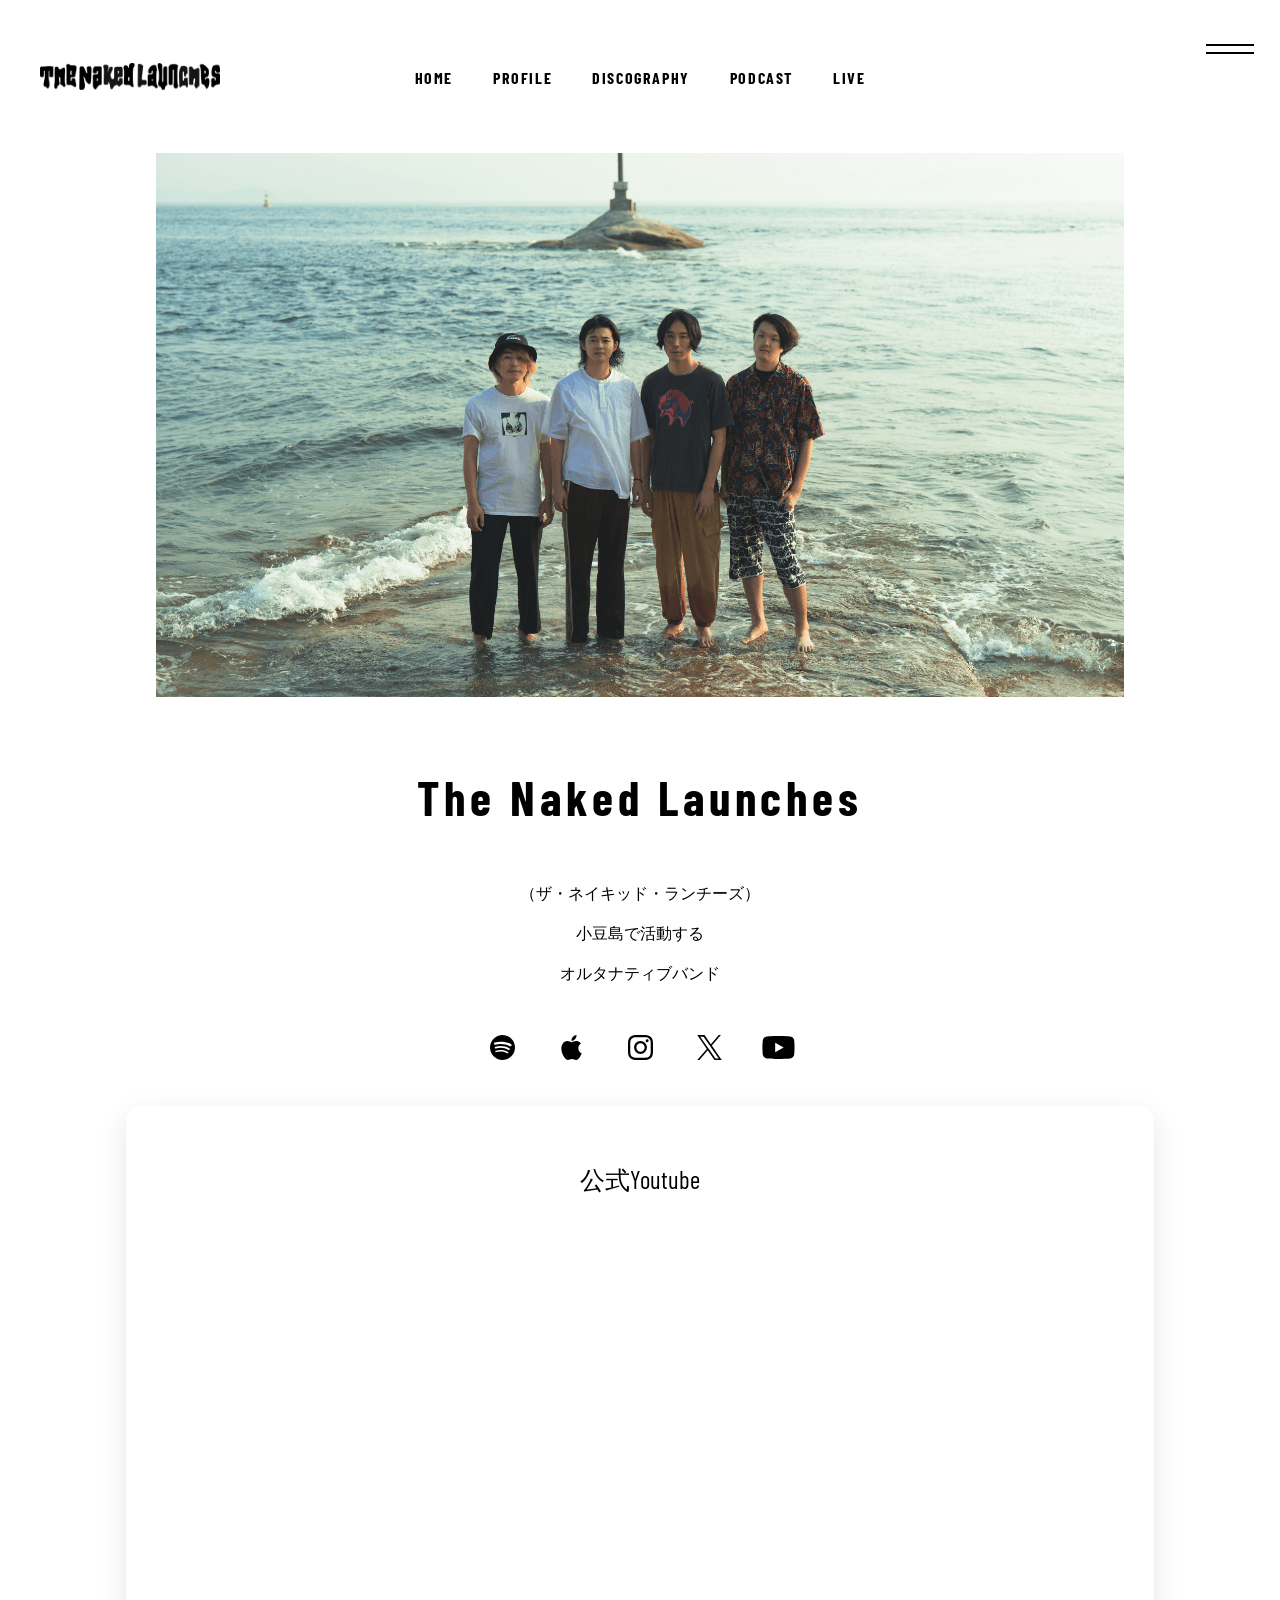
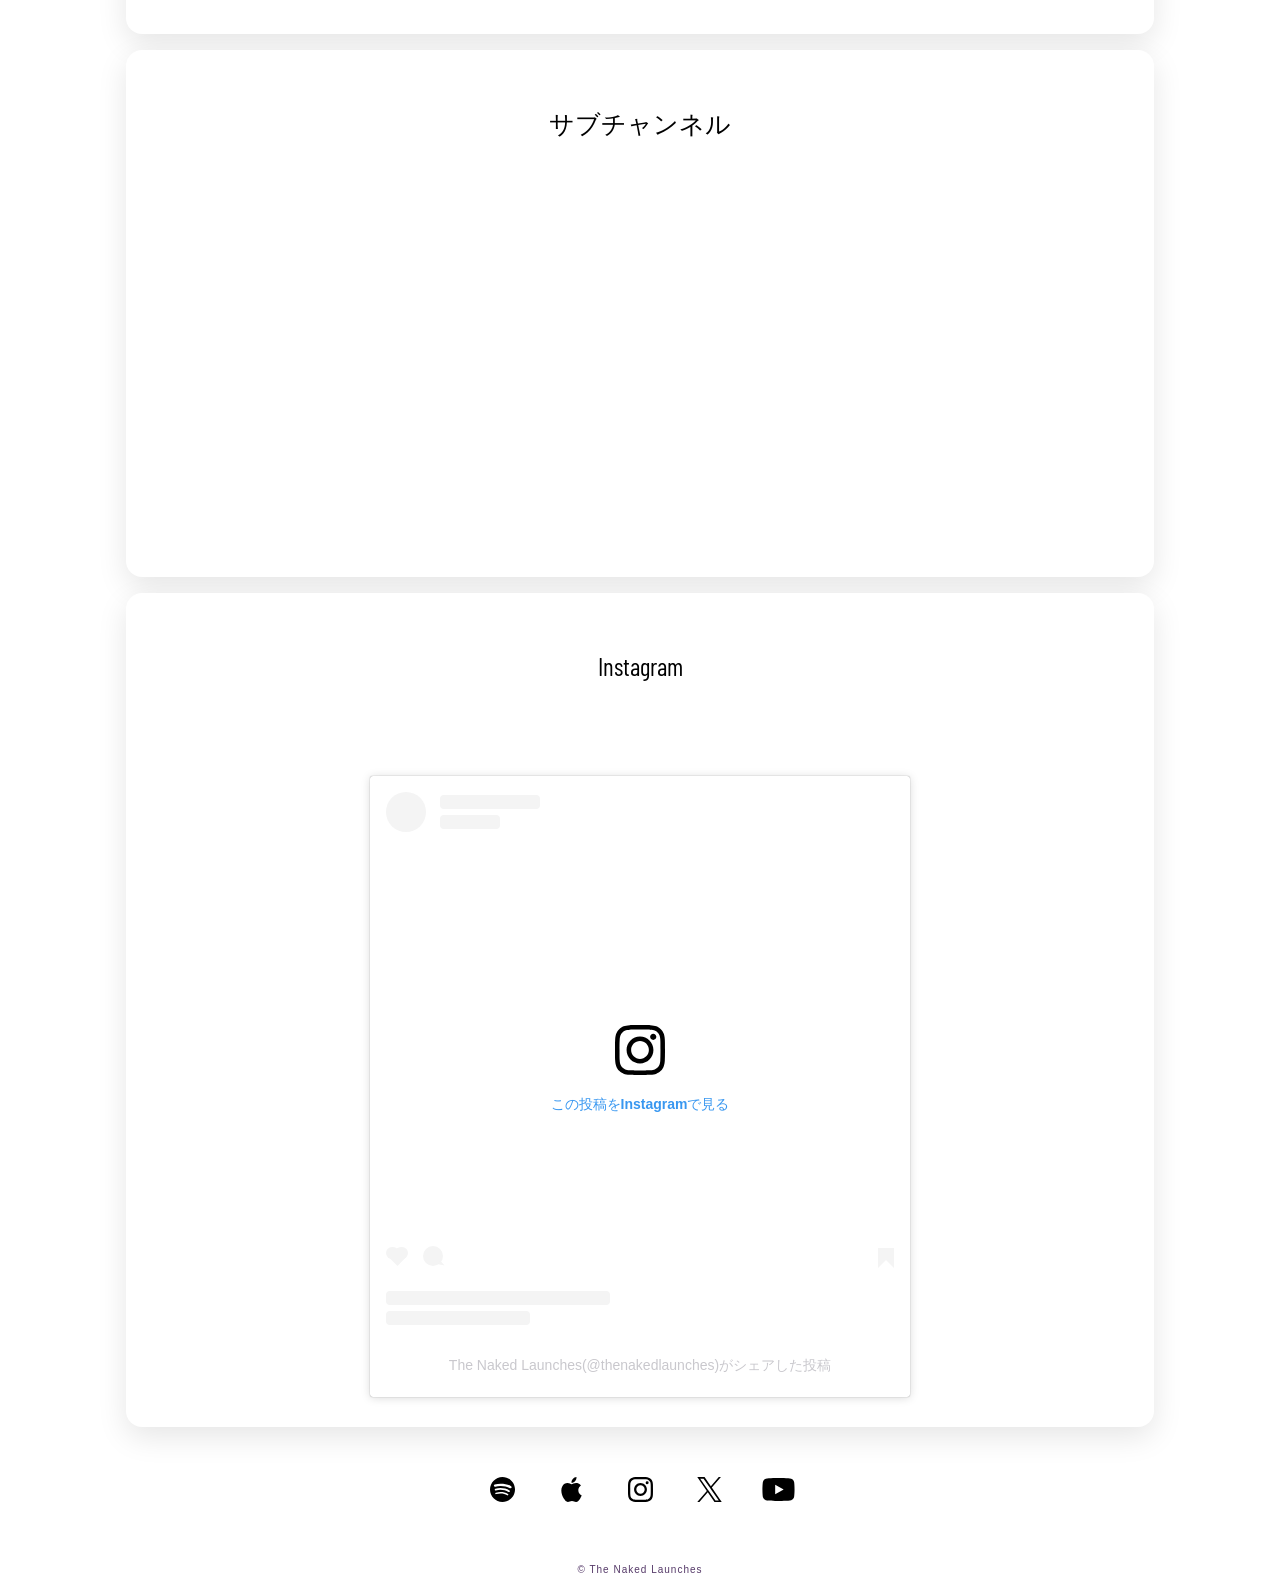
==== commit 047908b1: "Add files via upload" ====
--- a/index.html
+++ b/index.html
@@ -92,7 +92,7 @@
                 <h3 class="barlow-condensed-regular heading-medium">サブチャンネル</h3>
                 <iframe width="560" height="315" src="https://www.youtube.com/embed/eog-IbyeeV8?si=eULlbOM5VrMMFewv" title="YouTube video player" frameborder="0" allow="accelerometer; autoplay; clipboard-write; encrypted-media; gyroscope; picture-in-picture; web-share" referrerpolicy="strict-origin-when-cross-origin" allowfullscreen></iframe>
         </div>
-        <div class="sns-item">
+        <div class="sns-item sns-instagram">
             <h3 class="barlow-condensed-regular heading-medium">Instagram</h3>
             <blockquote class="instagram-media" data-instgrm-permalink="https://www.instagram.com/reel/DTzw75VlHVF/?utm_source=ig_embed&amp;utm_campaign=loading" data-instgrm-version="14" style=" background:#FFF; border:0; border-radius:3px; box-shadow:0 0 1px 0 rgba(0,0,0,0.5),0 1px 10px 0 rgba(0,0,0,0.15); margin: 1px; max-width:540px; min-width:326px; padding:0; width:99.375%; width:-webkit-calc(100% - 2px); width:calc(100% - 2px);"><div style="padding:16px;"> <a href="https://www.instagram.com/reel/DTzw75VlHVF/?utm_source=ig_embed&amp;utm_campaign=loading" style=" background:#FFFFFF; line-height:0; padding:0 0; text-align:center; text-decoration:none; width:100%;" target="_blank"> <div style=" display: flex; flex-direction: row; align-items: center;"> <div style="background-color: #F4F4F4; border-radius: 50%; flex-grow: 0; height: 40px; margin-right: 14px; width: 40px;"></div> <div style="display: flex; flex-direction: column; flex-grow: 1; justify-content: center;"> <div style=" background-color: #F4F4F4; border-radius: 4px; flex-grow: 0; height: 14px; margin-bottom: 6px; width: 100px;"></div> <div style=" background-color: #F4F4F4; border-radius: 4px; flex-grow: 0; height: 14px; width: 60px;"></div></div></div><div style="padding: 19% 0;"></div> <div style="display:block; height:50px; margin:0 auto 12px; width:50px;"><svg width="50px" height="50px" viewBox="0 0 60 60" version="1.1" xmlns="https://www.w3.org/2000/svg" xmlns:xlink="https://www.w3.org/1999/xlink"><g stroke="none" stroke-width="1" fill="none" fill-rule="evenodd"><g transform="translate(-511.000000, -20.000000)" fill="#000000"><g><path d="M556.869,30.41 C554.814,30.41 553.148,32.076 553.148,34.131 C553.148,36.186 554.814,37.852 556.869,37.852 C558.924,37.852 560.59,36.186 560.59,34.131 C560.59,32.076 558.924,30.41 556.869,30.41 M541,60.657 C535.114,60.657 530.342,55.887 530.342,50 C530.342,44.114 535.114,39.342 541,39.342 C546.887,39.342 551.658,44.114 551.658,50 C551.658,55.887 546.887,60.657 541,60.657 M541,33.886 C532.1,33.886 524.886,41.1 524.886,50 C524.886,58.899 532.1,66.113 541,66.113 C549.9,66.113 557.115,58.899 557.115,50 C557.115,41.1 549.9,33.886 541,33.886 M565.378,62.101 C565.244,65.022 564.756,66.606 564.346,67.663 C563.803,69.06 563.154,70.057 562.106,71.106 C561.058,72.155 560.06,72.803 558.662,73.347 C557.607,73.757 556.021,74.244 553.102,74.378 C549.944,74.521 548.997,74.552 541,74.552 C533.003,74.552 532.056,74.521 528.898,74.378 C525.979,74.244 524.393,73.757 523.338,73.347 C521.94,72.803 520.942,72.155 519.894,71.106 C518.846,70.057 518.197,69.06 517.654,67.663 C517.244,66.606 516.755,65.022 516.623,62.101 C516.479,58.943 516.448,57.996 516.448,50 C516.448,42.003 516.479,41.056 516.623,37.899 C516.755,34.978 517.244,33.391 517.654,32.338 C518.197,30.938 518.846,29.942 519.894,28.894 C520.942,27.846 521.94,27.196 523.338,26.654 C524.393,26.244 525.979,25.756 528.898,25.623 C532.057,25.479 533.004,25.448 541,25.448 C548.997,25.448 549.943,25.479 553.102,25.623 C556.021,25.756 557.607,26.244 558.662,26.654 C560.06,27.196 561.058,27.846 562.106,28.894 C563.154,29.942 563.803,30.938 564.346,32.338 C564.756,33.391 565.244,34.978 565.378,37.899 C565.522,41.056 565.552,42.003 565.552,50 C565.552,57.996 565.522,58.943 565.378,62.101 M570.82,37.631 C570.674,34.438 570.167,32.258 569.425,30.349 C568.659,28.377 567.633,26.702 565.965,25.035 C564.297,23.368 562.623,22.342 560.652,21.575 C558.743,20.834 556.562,20.326 553.369,20.18 C550.169,20.033 549.148,20 541,20 C532.853,20 531.831,20.033 528.631,20.18 C525.438,20.326 523.257,20.834 521.349,21.575 C519.376,22.342 517.703,23.368 516.035,25.035 C514.368,26.702 513.342,28.377 512.574,30.349 C511.834,32.258 511.326,34.438 511.181,37.631 C511.035,40.831 511,41.851 511,50 C511,58.147 511.035,59.17 511.181,62.369 C511.326,65.562 511.834,67.743 512.574,69.651 C513.342,71.625 514.368,73.296 516.035,74.965 C517.703,76.634 519.376,77.658 521.349,78.425 C523.257,79.167 525.438,79.673 528.631,79.82 C531.831,79.965 532.853,80.001 541,80.001 C549.148,80.001 550.169,79.965 553.369,79.82 C556.562,79.673 558.743,79.167 560.652,78.425 C562.623,77.658 564.297,76.634 565.965,74.965 C567.633,73.296 568.659,71.625 569.425,69.651 C570.167,67.743 570.674,65.562 570.82,62.369 C570.966,59.17 571,58.147 571,50 C571,41.851 570.966,40.831 570.82,37.631"></path></g></g></g></svg></div><div style="padding-top: 8px;"> <div style=" color:#3897f0; font-family:Arial,sans-serif; font-size:14px; font-style:normal; font-weight:550; line-height:18px;">この投稿をInstagramで見る</div></div><div style="padding: 12.5% 0;"></div> <div style="display: flex; flex-direction: row; margin-bottom: 14px; align-items: center;"><div> <div style="background-color: #F4F4F4; border-radius: 50%; height: 12.5px; width: 12.5px; transform: translateX(0px) translateY(7px);"></div> <div style="background-color: #F4F4F4; height: 12.5px; transform: rotate(-45deg) translateX(3px) translateY(1px); width: 12.5px; flex-grow: 0; margin-right: 14px; margin-left: 2px;"></div> <div style="background-color: #F4F4F4; border-radius: 50%; height: 12.5px; width: 12.5px; transform: translateX(9px) translateY(-18px);"></div></div><div style="margin-left: 8px;"> <div style=" background-color: #F4F4F4; border-radius: 50%; flex-grow: 0; height: 20px; width: 20px;"></div> <div style=" width: 0; height: 0; border-top: 2px solid transparent; border-left: 6px solid #f4f4f4; border-bottom: 2px solid transparent; transform: translateX(16px) translateY(-4px) rotate(30deg)"></div></div><div style="margin-left: auto;"> <div style=" width: 0px; border-top: 8px solid #F4F4F4; border-right: 8px solid transparent; transform: translateY(16px);"></div> <div style=" background-color: #F4F4F4; flex-grow: 0; height: 12px; width: 16px; transform: translateY(-4px);"></div> <div style=" width: 0; height: 0; border-top: 8px solid #F4F4F4; border-left: 8px solid transparent; transform: translateY(-4px) translateX(8px);"></div></div></div> <div style="display: flex; flex-direction: column; flex-grow: 1; justify-content: center; margin-bottom: 24px;"> <div style=" background-color: #F4F4F4; border-radius: 4px; flex-grow: 0; height: 14px; margin-bottom: 6px; width: 224px;"></div> <div style=" background-color: #F4F4F4; border-radius: 4px; flex-grow: 0; height: 14px; width: 144px;"></div></div></a><p style=" color:#c9c8cd; font-family:Arial,sans-serif; font-size:14px; line-height:17px; margin-bottom:0; margin-top:8px; overflow:hidden; padding:8px 0 7px; text-align:center; text-overflow:ellipsis; white-space:nowrap;"><a href="https://www.instagram.com/reel/DTzw75VlHVF/?utm_source=ig_embed&amp;utm_campaign=loading" style=" color:#c9c8cd; font-family:Arial,sans-serif; font-size:14px; font-style:normal; font-weight:normal; line-height:17px; text-decoration:none;" target="_blank">The Naked Launches(@thenakedlaunches)がシェアした投稿</a></p></div></blockquote>
             <script async src="https://www.instagram.com/embed.js"></script>
--- a/style.css
+++ b/style.css
@@ -343,12 +343,28 @@
 .heading-medium {
     font-size: 25px;
 }
-.sns-item .sns-youtube {
-    aspect-ratio: 16/9;
+
+
+.sns-instagram{
+    display: flex;
+    flex-direction: column;
+    align-items: center;
+}
+
+.instagram-media{
+    margin: 0 auto !important;
+    width: 100% !important;
+    max-width: 540px !important;
+    min-width: 0 !important;
 }
 .sns-youtube iframe {
-    height: 100%;
+    position: relative;
     width: 100%;
+    max-width: 900px;
+    margin: 0 auto;
+    aspect-ratio: 16 / 9;
+    border-radius: 20px;
+    overflow: hidden;
 }
 
 /*::DISOGRAOHY::*/
@@ -695,7 +711,7 @@
         width:100%;
     }
     .cover-home {
-        background-image: url(../images/cover_l.png);
+        background-image: none;
         height: auto;
         padding-top: 120px;
     }
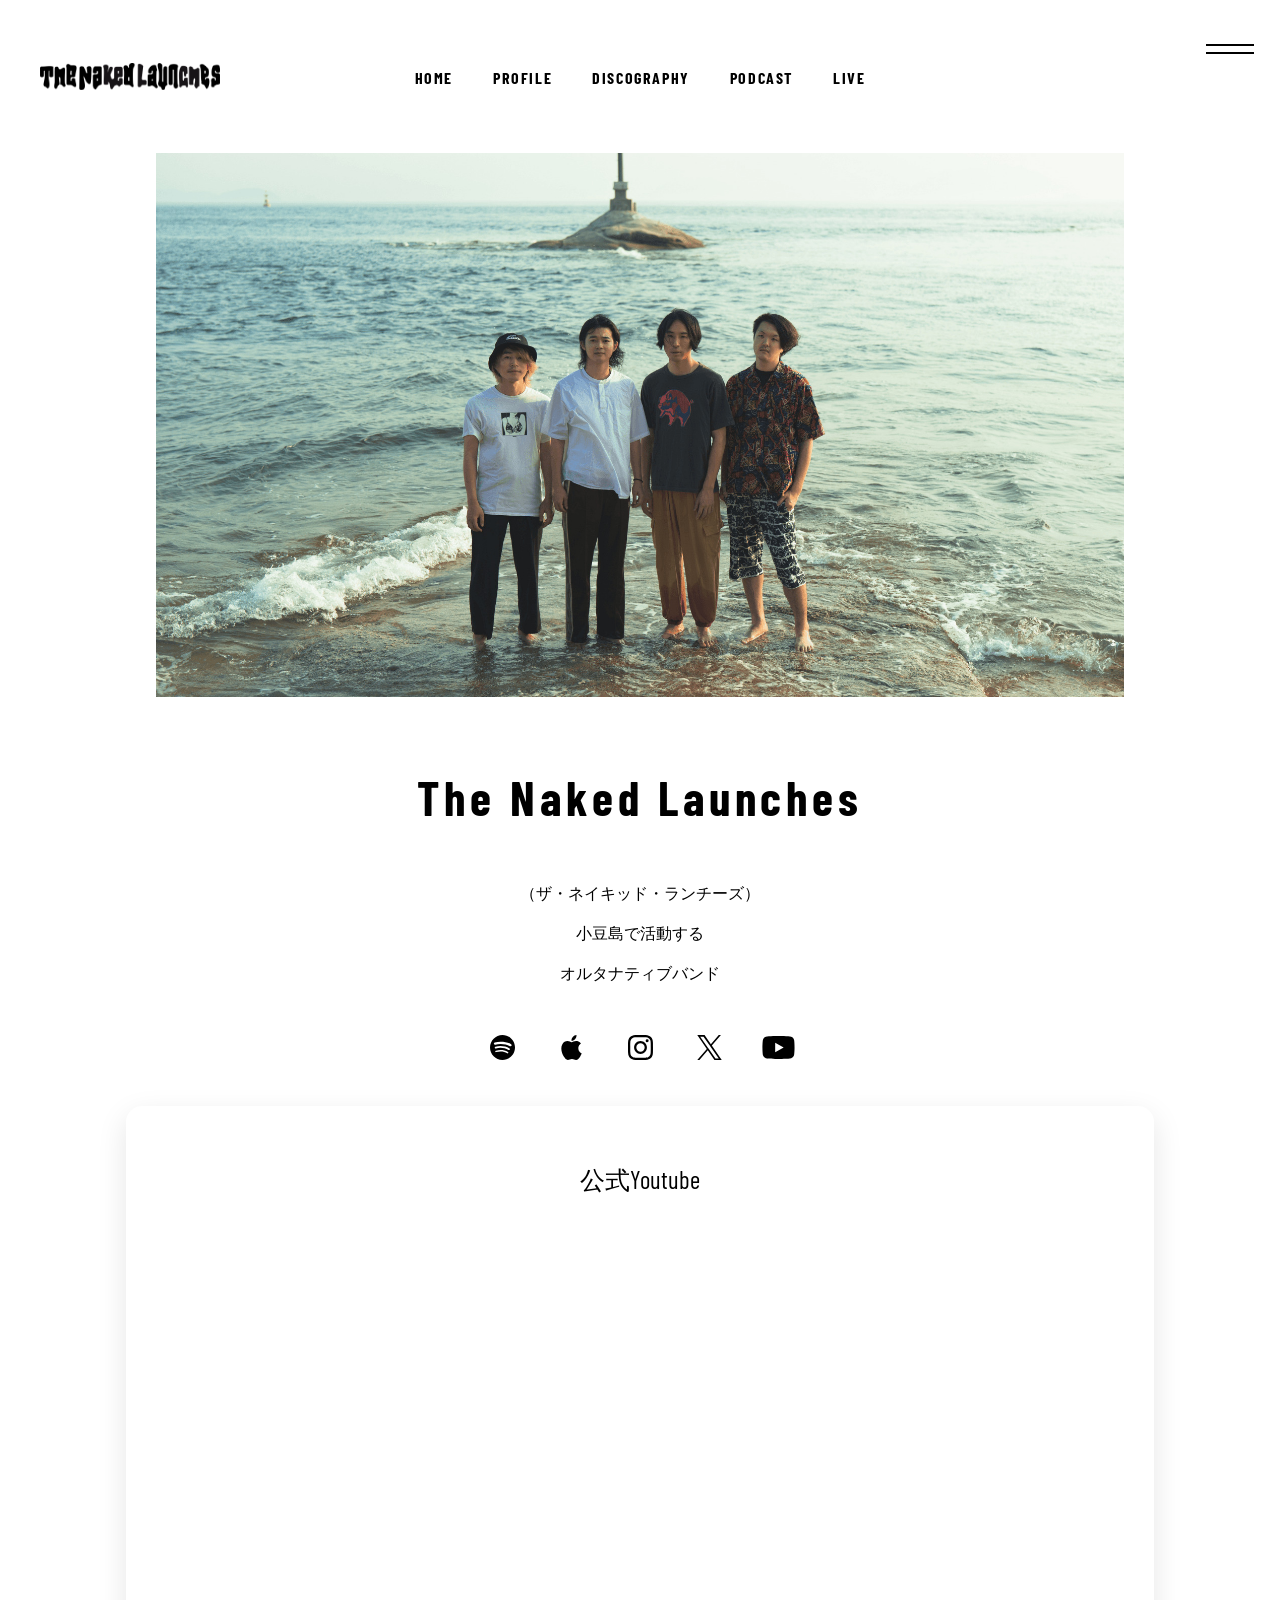
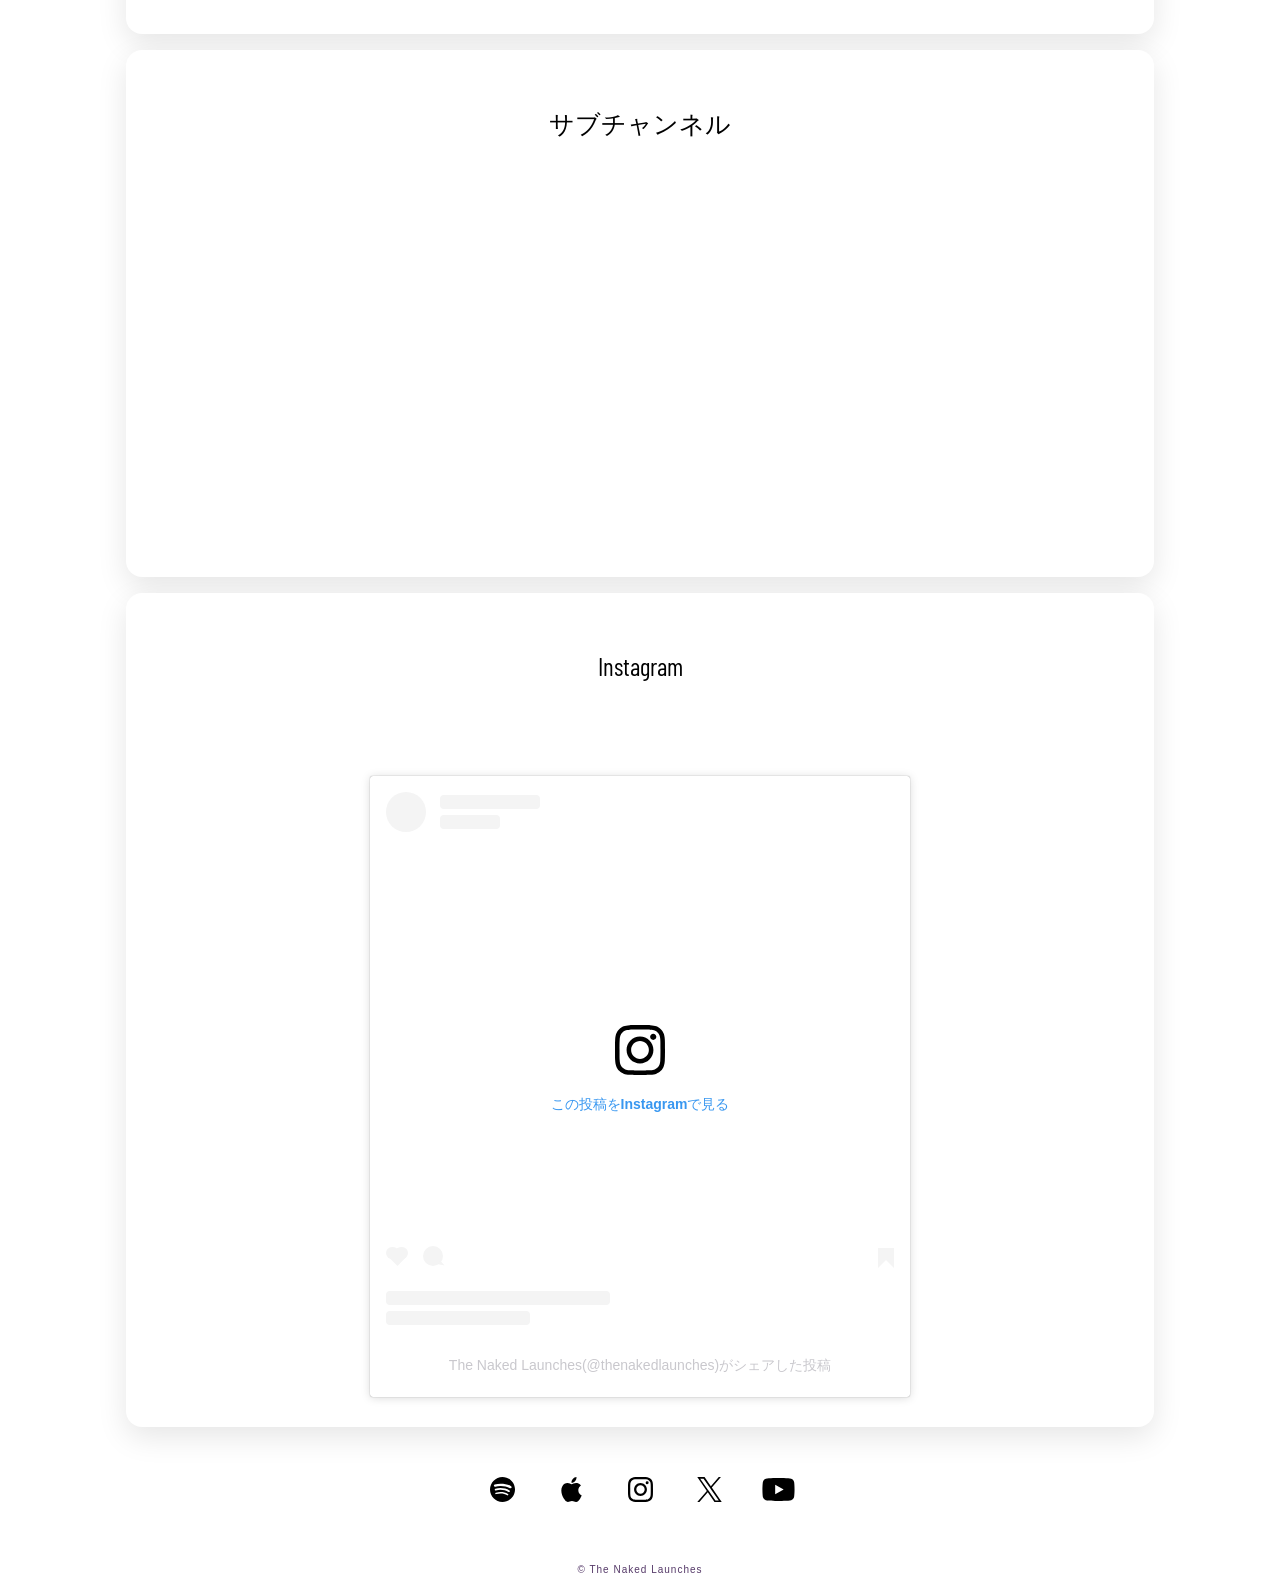
==== commit b818f5a9: "Add files via upload" ====
--- a/index.html
+++ b/index.html
@@ -56,8 +56,8 @@
     </div> 
          <section class="main barlow-condensed-regular">
             <h2 class="align-center">
-                <img class="artist-photo-sp" src="images/aritistphoto_m.png" alt="artist-photo">
-                <img class="artist-photo-pc" src="images/aritistphoto_w.png" alt="artist-photo">  
+                <img class="artist-photo-sp" src="images/aritistphoto_m.jpg" alt="artist-photo">
+                <img class="artist-photo-pc" src="images/aritistphoto_w.jpg" alt="artist-photo">  
             </h2>
                 <p class="band-name barlow-condensed-bold">The Naked Launches</p>
                 <p>（ザ・ネイキッド・ランチーズ）</p>
